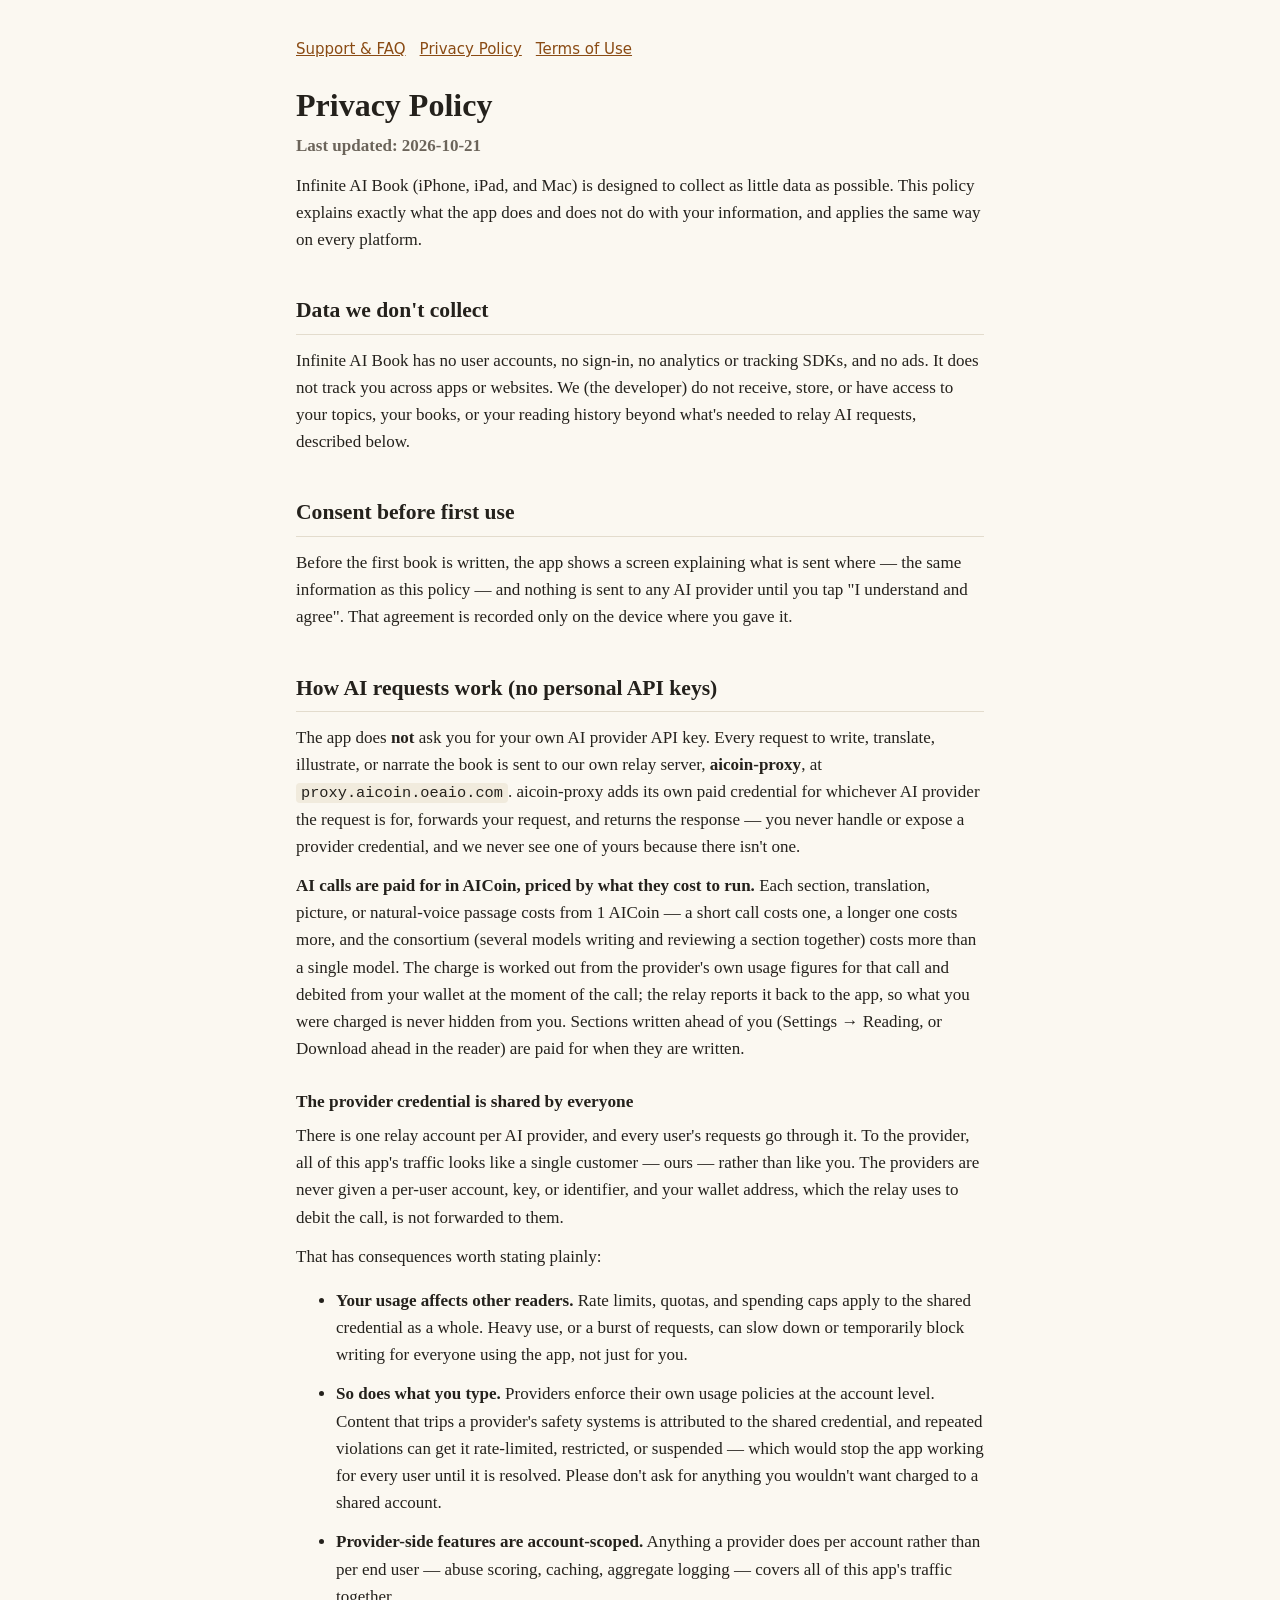
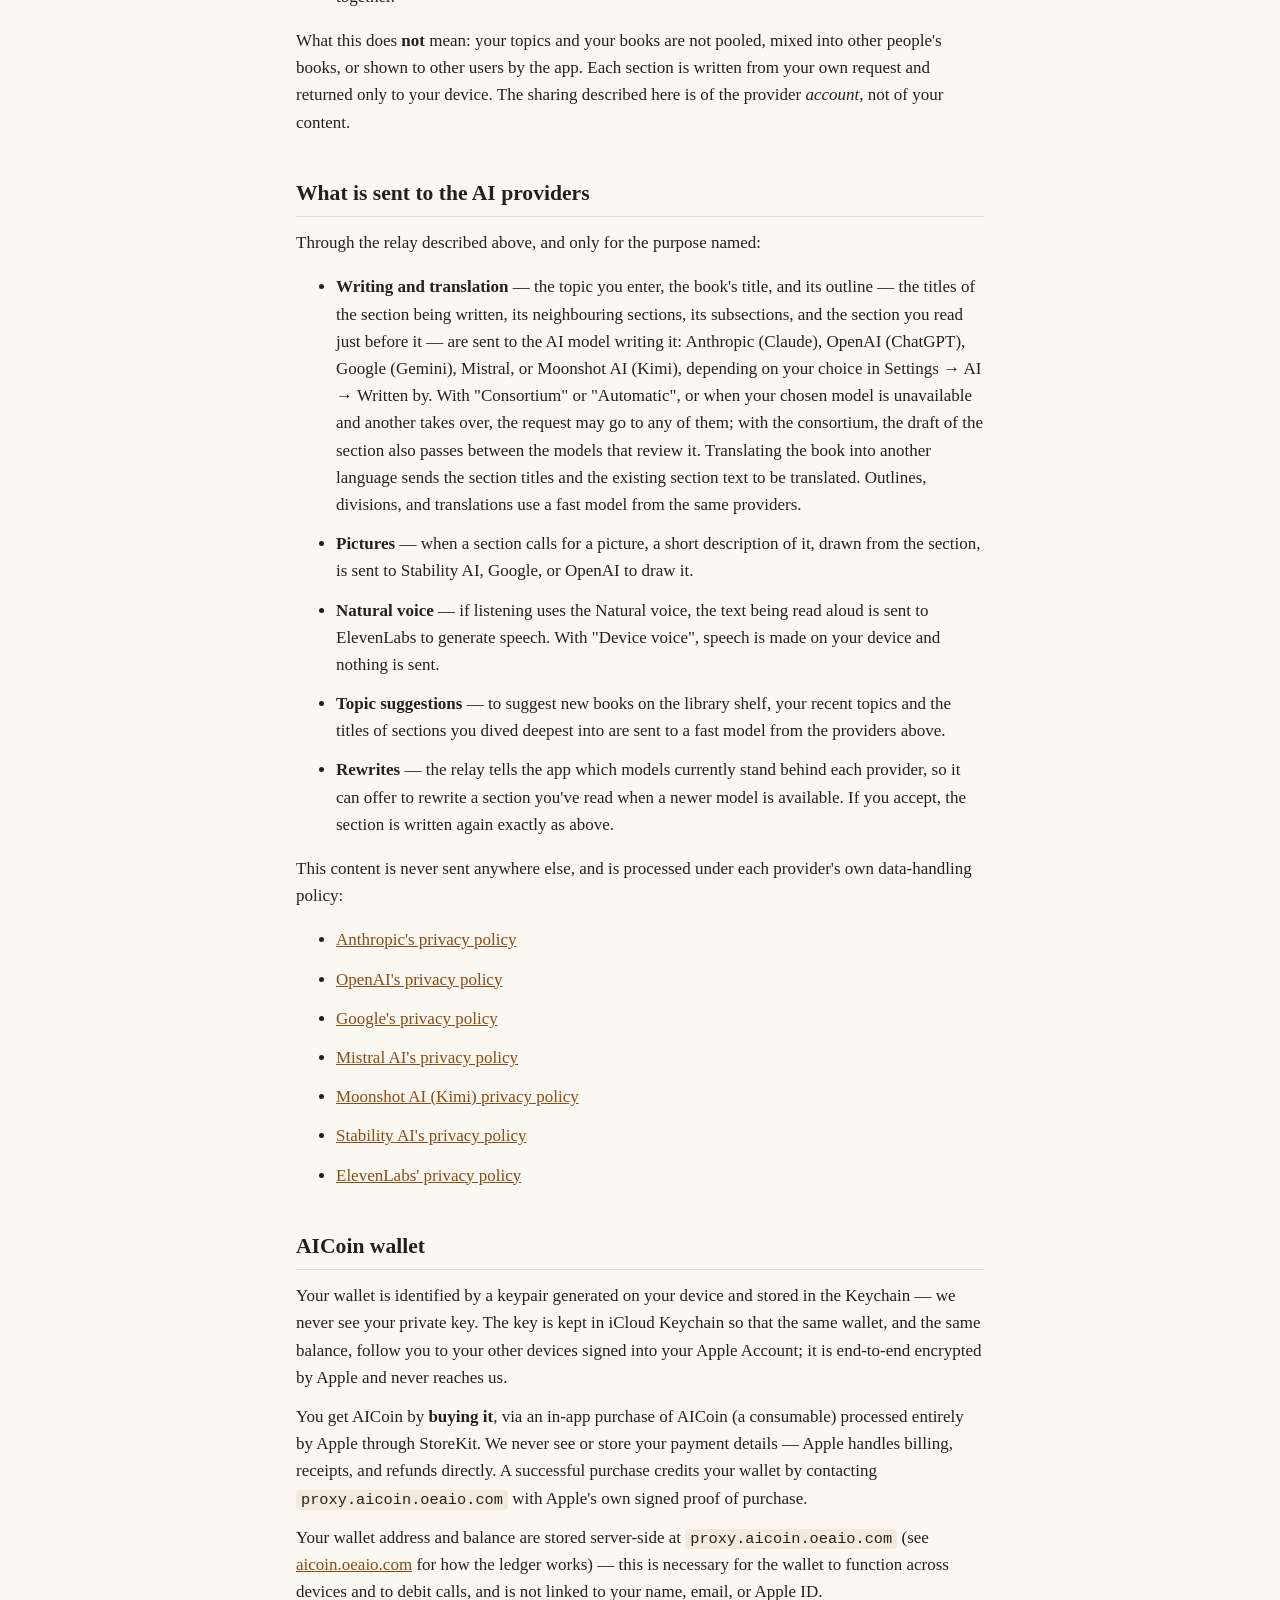
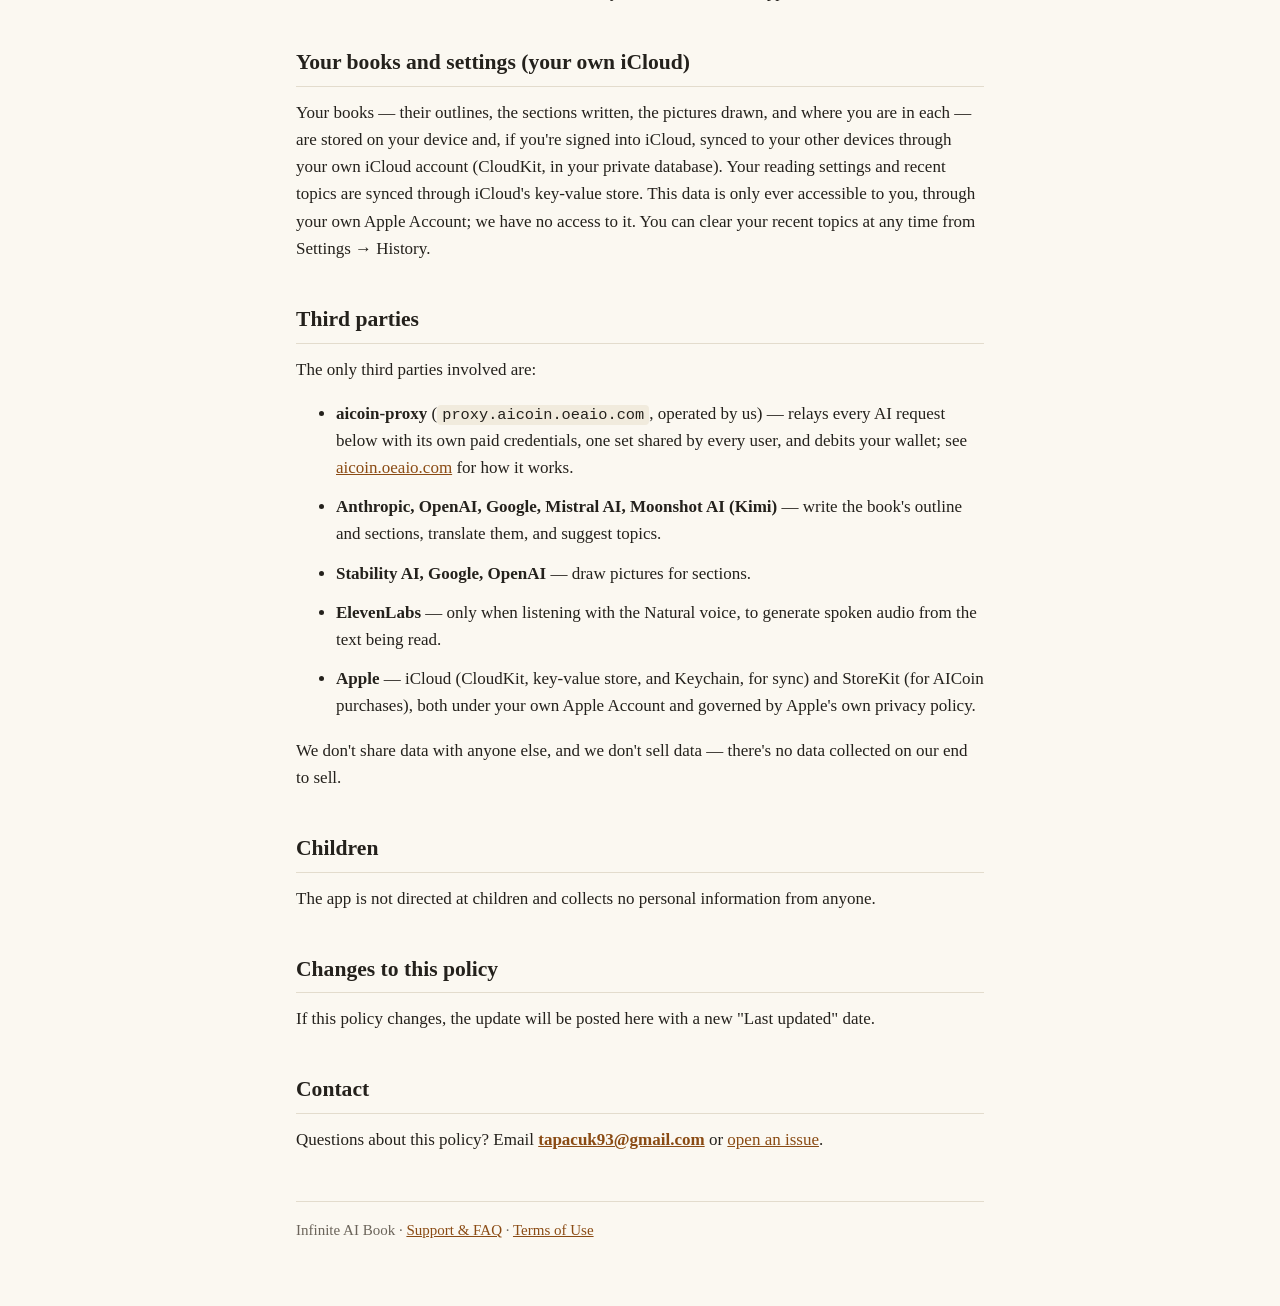
==== PRIVACY.html @ cad3c11c "Add support site: FAQ, privacy policy, GitHub Pages Plain HTML rather than Jekyll Markdown, so the p" ====
<!doctype html>
<html lang="en">
<head>
<meta charset="utf-8">
<meta name="viewport" content="width=device-width, initial-scale=1">
<title>Infinite AI Book — Privacy Policy</title>
<meta name="description" content="Privacy policy for Infinite AI Book: what is sent to which AI provider, how the AICoin relay works, and what syncs through your own iCloud account.">
<link rel="stylesheet" href="style.css">
</head>
<body>
<main>
<nav><a href="./">Support &amp; FAQ</a><a href="PRIVACY.html">Privacy Policy</a><a href="https://www.apple.com/legal/internet-services/itunes/dev/stdeula/">Terms of Use</a></nav>

<h1>Privacy Policy</h1>
<p class="meta"><strong>Last updated: 2026-10-21</strong></p>

<p>Infinite AI Book (iPhone, iPad, and Mac) is designed to collect as little data as possible. This policy explains exactly what the app does and does not do with your information, and applies the same way on every platform.</p>

<h2>Data we don't collect</h2>
<p>Infinite AI Book has no user accounts, no sign-in, no analytics or tracking SDKs, and no ads. It does not track you across apps or websites. We (the developer) do not receive, store, or have access to your topics, your books, or your reading history beyond what's needed to relay AI requests, described below.</p>

<h2>Consent before first use</h2>
<p>Before the first book is written, the app shows a screen explaining what is sent where — the same information as this policy — and nothing is sent to any AI provider until you tap "I understand and agree". That agreement is recorded only on the device where you gave it.</p>

<h2>How AI requests work (no personal API keys)</h2>
<p>The app does <strong>not</strong> ask you for your own AI provider API key. Every request to write, translate, illustrate, or narrate the book is sent to our own relay server, <strong>aicoin-proxy</strong>, at <code>proxy.aicoin.oeaio.com</code>. aicoin-proxy adds its own paid credential for whichever AI provider the request is for, forwards your request, and returns the response — you never handle or expose a provider credential, and we never see one of yours because there isn't one.</p>
<p><strong>AI calls are paid for in AICoin, priced by what they cost to run.</strong> Each section, translation, picture, or natural-voice passage costs from 1 AICoin — a short call costs one, a longer one costs more, and the consortium (several models writing and reviewing a section together) costs more than a single model. The charge is worked out from the provider's own usage figures for that call and debited from your wallet at the moment of the call; the relay reports it back to the app, so what you were charged is never hidden from you. Sections written ahead of you (Settings → Reading, or Download ahead in the reader) are paid for when they are written.</p>

<h3>The provider credential is shared by everyone</h3>
<p>There is one relay account per AI provider, and every user's requests go through it. To the provider, all of this app's traffic looks like a single customer — ours — rather than like you. The providers are never given a per-user account, key, or identifier, and your wallet address, which the relay uses to debit the call, is not forwarded to them.</p>
<p>That has consequences worth stating plainly:</p>
<ul>
  <li><strong>Your usage affects other readers.</strong> Rate limits, quotas, and spending caps apply to the shared credential as a whole. Heavy use, or a burst of requests, can slow down or temporarily block writing for everyone using the app, not just for you.</li>
  <li><strong>So does what you type.</strong> Providers enforce their own usage policies at the account level. Content that trips a provider's safety systems is attributed to the shared credential, and repeated violations can get it rate-limited, restricted, or suspended — which would stop the app working for every user until it is resolved. Please don't ask for anything you wouldn't want charged to a shared account.</li>
  <li><strong>Provider-side features are account-scoped.</strong> Anything a provider does per account rather than per end user — abuse scoring, caching, aggregate logging — covers all of this app's traffic together.</li>
</ul>
<p>What this does <strong>not</strong> mean: your topics and your books are not pooled, mixed into other people's books, or shown to other users by the app. Each section is written from your own request and returned only to your device. The sharing described here is of the provider <em>account</em>, not of your content.</p>

<h2>What is sent to the AI providers</h2>
<p>Through the relay described above, and only for the purpose named:</p>
<ul>
  <li><strong>Writing and translation</strong> — the topic you enter, the book's title, and its outline — the titles of the section being written, its neighbouring sections, its subsections, and the section you read just before it — are sent to the AI model writing it: Anthropic (Claude), OpenAI (ChatGPT), Google (Gemini), Mistral, or Moonshot AI (Kimi), depending on your choice in Settings → AI → Written by. With "Consortium" or "Automatic", or when your chosen model is unavailable and another takes over, the request may go to any of them; with the consortium, the draft of the section also passes between the models that review it. Translating the book into another language sends the section titles and the existing section text to be translated. Outlines, divisions, and translations use a fast model from the same providers.</li>
  <li><strong>Pictures</strong> — when a section calls for a picture, a short description of it, drawn from the section, is sent to Stability AI, Google, or OpenAI to draw it.</li>
  <li><strong>Natural voice</strong> — if listening uses the Natural voice, the text being read aloud is sent to ElevenLabs to generate speech. With "Device voice", speech is made on your device and nothing is sent.</li>
  <li><strong>Topic suggestions</strong> — to suggest new books on the library shelf, your recent topics and the titles of sections you dived deepest into are sent to a fast model from the providers above.</li>
  <li><strong>Rewrites</strong> — the relay tells the app which models currently stand behind each provider, so it can offer to rewrite a section you've read when a newer model is available. If you accept, the section is written again exactly as above.</li>
</ul>
<p>This content is never sent anywhere else, and is processed under each provider's own data-handling policy:</p>
<ul>
  <li><a href="https://www.anthropic.com/legal/privacy">Anthropic's privacy policy</a></li>
  <li><a href="https://openai.com/policies/privacy-policy/">OpenAI's privacy policy</a></li>
  <li><a href="https://policies.google.com/privacy">Google's privacy policy</a></li>
  <li><a href="https://mistral.ai/terms#privacy-policy">Mistral AI's privacy policy</a></li>
  <li><a href="https://platform.moonshot.ai/docs/agreement/userprivacy">Moonshot AI (Kimi) privacy policy</a></li>
  <li><a href="https://stability.ai/privacy-policy">Stability AI's privacy policy</a></li>
  <li><a href="https://elevenlabs.io/privacy">ElevenLabs' privacy policy</a></li>
</ul>

<h2>AICoin wallet</h2>
<p>Your wallet is identified by a keypair generated on your device and stored in the Keychain — we never see your private key. The key is kept in iCloud Keychain so that the same wallet, and the same balance, follow you to your other devices signed into your Apple Account; it is end-to-end encrypted by Apple and never reaches us.</p>
<p>You get AICoin by <strong>buying it</strong>, via an in-app purchase of AICoin (a consumable) processed entirely by Apple through StoreKit. We never see or store your payment details — Apple handles billing, receipts, and refunds directly. A successful purchase credits your wallet by contacting <code>proxy.aicoin.oeaio.com</code> with Apple's own signed proof of purchase.</p>
<p>Your wallet address and balance are stored server-side at <code>proxy.aicoin.oeaio.com</code> (see <a href="https://aicoin.oeaio.com">aicoin.oeaio.com</a> for how the ledger works) — this is necessary for the wallet to function across devices and to debit calls, and is not linked to your name, email, or Apple ID.</p>

<h2>Your books and settings (your own iCloud)</h2>
<p>Your books — their outlines, the sections written, the pictures drawn, and where you are in each — are stored on your device and, if you're signed into iCloud, synced to your other devices through your own iCloud account (CloudKit, in your private database). Your reading settings and recent topics are synced through iCloud's key-value store. This data is only ever accessible to you, through your own Apple Account; we have no access to it. You can clear your recent topics at any time from Settings → History.</p>

<h2>Third parties</h2>
<p>The only third parties involved are:</p>
<ul>
  <li><strong>aicoin-proxy</strong> (<code>proxy.aicoin.oeaio.com</code>, operated by us) — relays every AI request below with its own paid credentials, one set shared by every user, and debits your wallet; see <a href="https://aicoin.oeaio.com">aicoin.oeaio.com</a> for how it works.</li>
  <li><strong>Anthropic, OpenAI, Google, Mistral AI, Moonshot AI (Kimi)</strong> — write the book's outline and sections, translate them, and suggest topics.</li>
  <li><strong>Stability AI, Google, OpenAI</strong> — draw pictures for sections.</li>
  <li><strong>ElevenLabs</strong> — only when listening with the Natural voice, to generate spoken audio from the text being read.</li>
  <li><strong>Apple</strong> — iCloud (CloudKit, key-value store, and Keychain, for sync) and StoreKit (for AICoin purchases), both under your own Apple Account and governed by Apple's own privacy policy.</li>
</ul>
<p>We don't share data with anyone else, and we don't sell data — there's no data collected on our end to sell.</p>

<h2>Children</h2>
<p>The app is not directed at children and collects no personal information from anyone.</p>

<h2>Changes to this policy</h2>
<p>If this policy changes, the update will be posted here with a new "Last updated" date.</p>

<h2>Contact</h2>
<p>Questions about this policy? Email <strong><a href="mailto:tapacuk93@gmail.com">tapacuk93@gmail.com</a></strong> or <a href="https://github.com/tapacuk93/infinite-ai-book-support/issues">open an issue</a>.</p>

<footer>Infinite AI Book · <a href="./">Support &amp; FAQ</a> · <a href="https://www.apple.com/legal/internet-services/itunes/dev/stdeula/">Terms of Use</a></footer>
</main>
</body>
</html>
---- style.css ----
:root { --bg: #fbf8f1; --fg: #24211c; --muted: #6b645a; --accent: #8a4b14; --rule: #e3dccd; --code: #f1ebdd; }
@media (prefers-color-scheme: dark) {
  :root { --bg: #1a1815; --fg: #ece6da; --muted: #a59d90; --accent: #e0a466; --rule: #3a352d; --code: #2a2620; }
}
* { box-sizing: border-box; }
body { margin: 0; background: var(--bg); color: var(--fg);
  font: 17px/1.6 Georgia, "Iowan Old Style", "Times New Roman", serif; }
main { max-width: 720px; margin: 0 auto; padding: 40px 16px 64px; }
h1 { font-size: 2rem; line-height: 1.2; margin: 0 0 8px; }
h2 { font-size: 1.35rem; margin: 40px 0 12px; padding-bottom: 6px; border-bottom: 1px solid var(--rule); }
h3 { font-size: 1.08rem; margin: 26px 0 6px; }
p, li { margin: 0 0 12px; }
a { color: var(--accent); }
code { font: 0.9em ui-monospace, Menlo, monospace; background: var(--code); padding: 1px 5px; border-radius: 4px; }
nav { font: 15px -apple-system, system-ui, sans-serif; margin: 0 0 28px; color: var(--muted); }
nav a { margin-right: 14px; }
.lede { font-size: 1.1rem; color: var(--muted); }
.meta { color: var(--muted); }
footer { margin-top: 48px; padding-top: 16px; border-top: 1px solid var(--rule); color: var(--muted); font-size: 15px; }
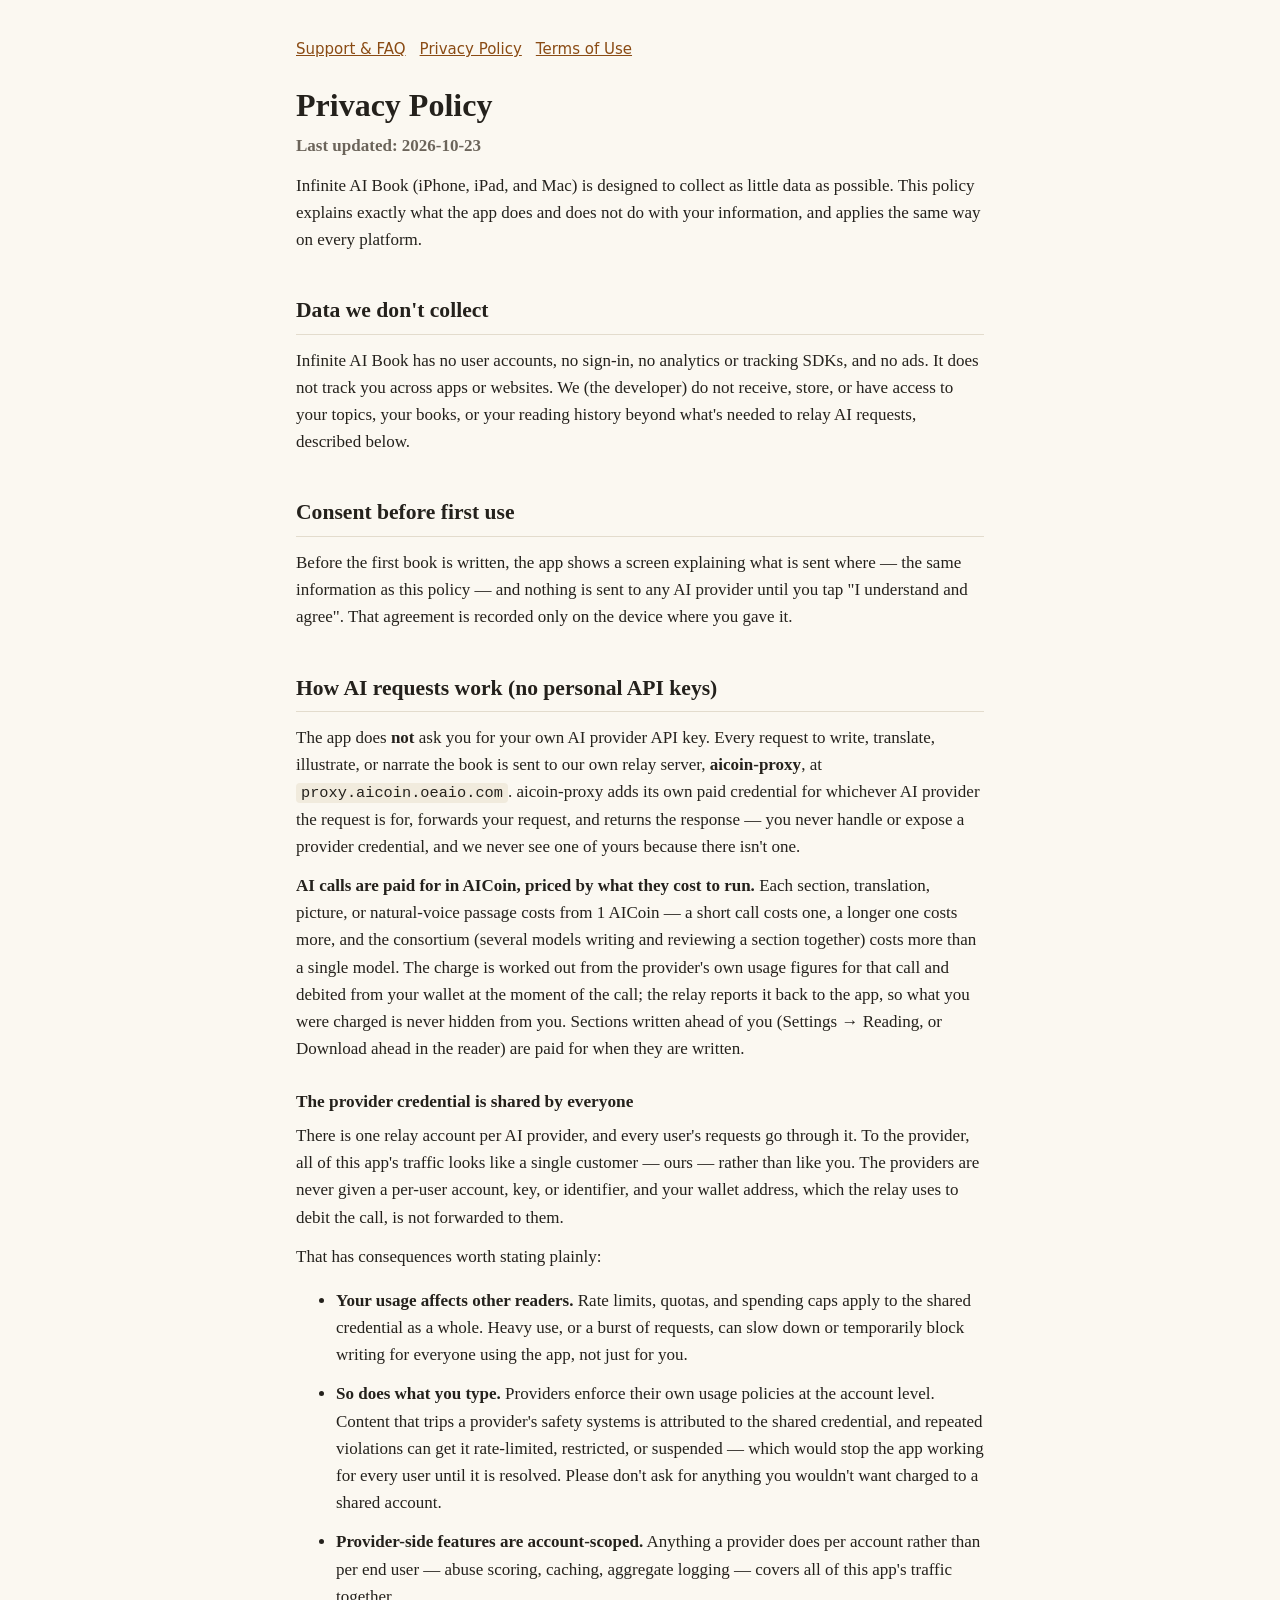
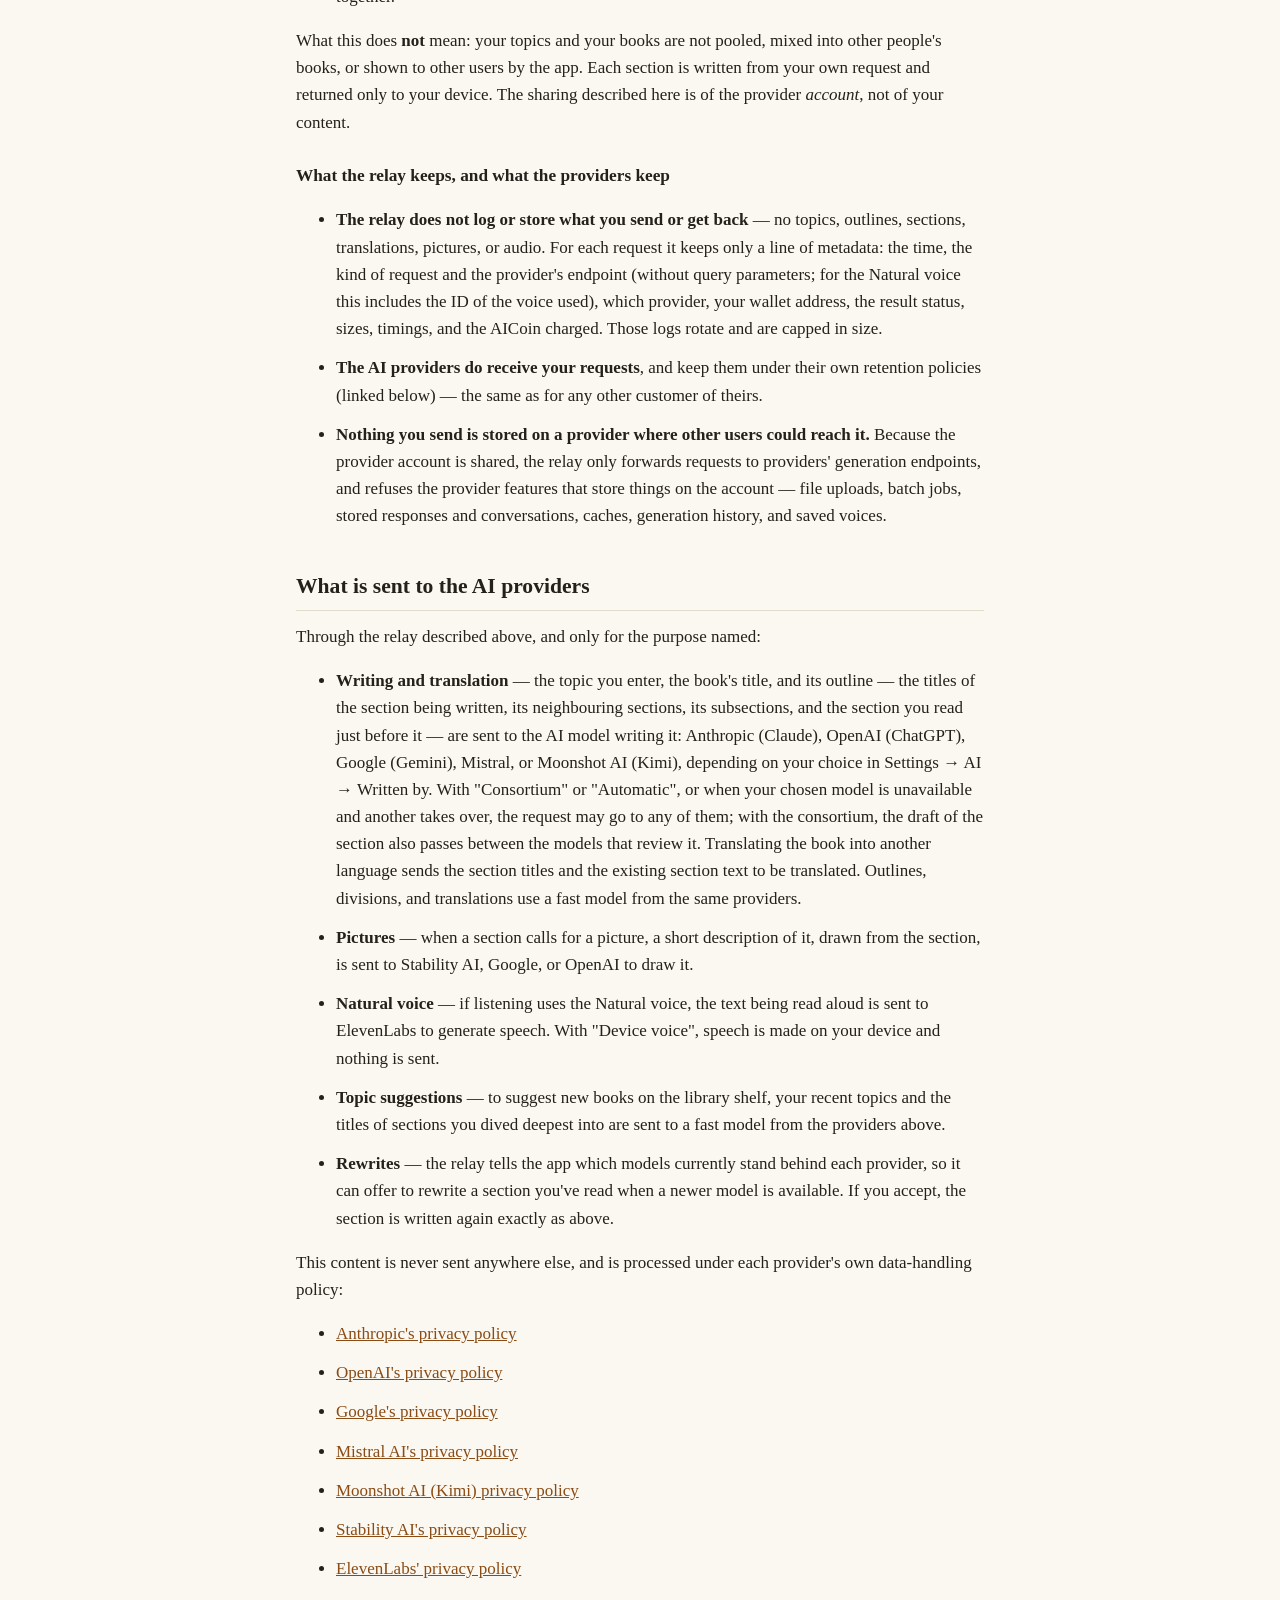
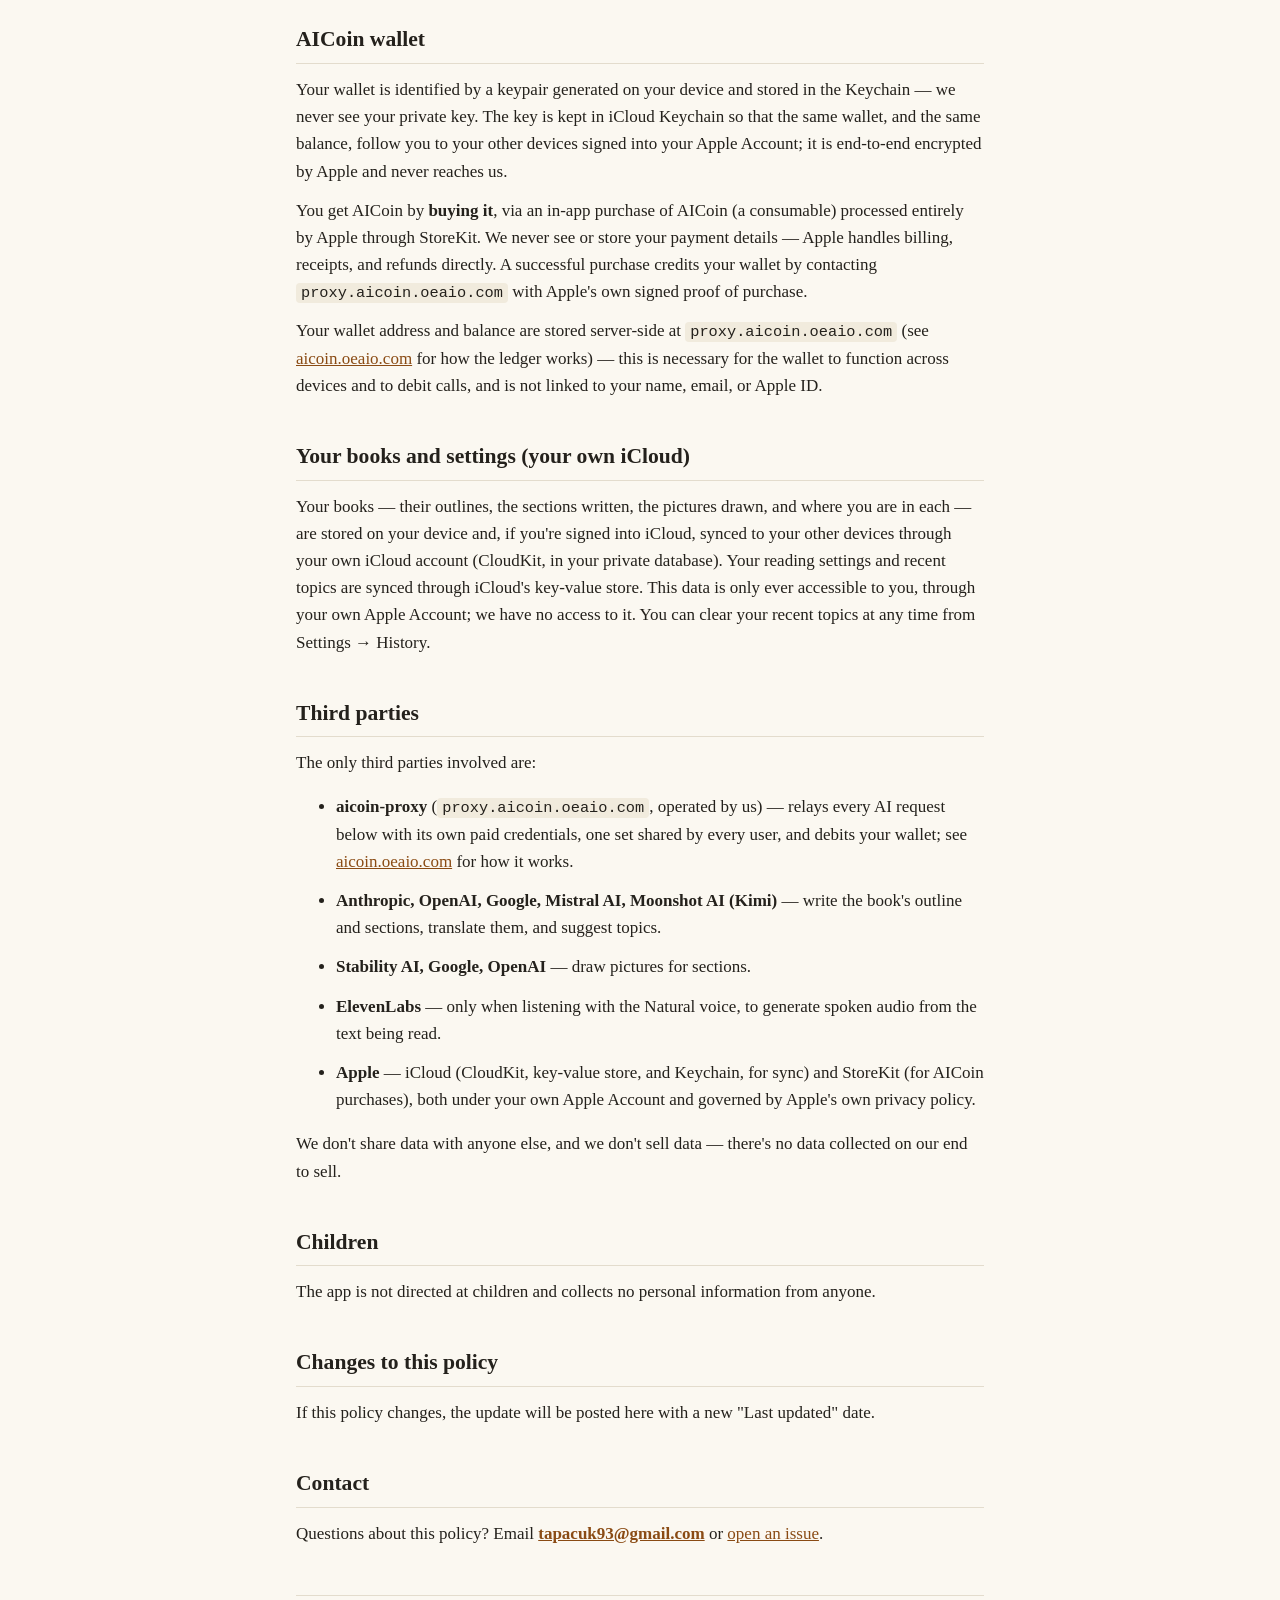
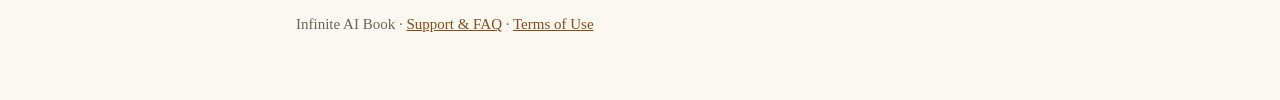
==== commit e6471702: "Say what the relay and the providers keep, and that stored-object APIs are blocked Co-Authored-By: C" ====
--- a/PRIVACY.html
+++ b/PRIVACY.html
@@ -12,7 +12,7 @@
 <nav><a href="./">Support &amp; FAQ</a><a href="PRIVACY.html">Privacy Policy</a><a href="https://www.apple.com/legal/internet-services/itunes/dev/stdeula/">Terms of Use</a></nav>
 
 <h1>Privacy Policy</h1>
-<p class="meta"><strong>Last updated: 2026-10-21</strong></p>
+<p class="meta"><strong>Last updated: 2026-10-23</strong></p>
 
 <p>Infinite AI Book (iPhone, iPad, and Mac) is designed to collect as little data as possible. This policy explains exactly what the app does and does not do with your information, and applies the same way on every platform.</p>
 
@@ -35,6 +35,13 @@
   <li><strong>Provider-side features are account-scoped.</strong> Anything a provider does per account rather than per end user — abuse scoring, caching, aggregate logging — covers all of this app's traffic together.</li>
 </ul>
 <p>What this does <strong>not</strong> mean: your topics and your books are not pooled, mixed into other people's books, or shown to other users by the app. Each section is written from your own request and returned only to your device. The sharing described here is of the provider <em>account</em>, not of your content.</p>
+
+<h3>What the relay keeps, and what the providers keep</h3>
+<ul>
+  <li><strong>The relay does not log or store what you send or get back</strong> — no topics, outlines, sections, translations, pictures, or audio. For each request it keeps only a line of metadata: the time, the kind of request and the provider's endpoint (without query parameters; for the Natural voice this includes the ID of the voice used), which provider, your wallet address, the result status, sizes, timings, and the AICoin charged. Those logs rotate and are capped in size.</li>
+  <li><strong>The AI providers do receive your requests</strong>, and keep them under their own retention policies (linked below) — the same as for any other customer of theirs.</li>
+  <li><strong>Nothing you send is stored on a provider where other users could reach it.</strong> Because the provider account is shared, the relay only forwards requests to providers' generation endpoints, and refuses the provider features that store things on the account — file uploads, batch jobs, stored responses and conversations, caches, generation history, and saved voices.</li>
+</ul>
 
 <h2>What is sent to the AI providers</h2>
 <p>Through the relay described above, and only for the purpose named:</p>
